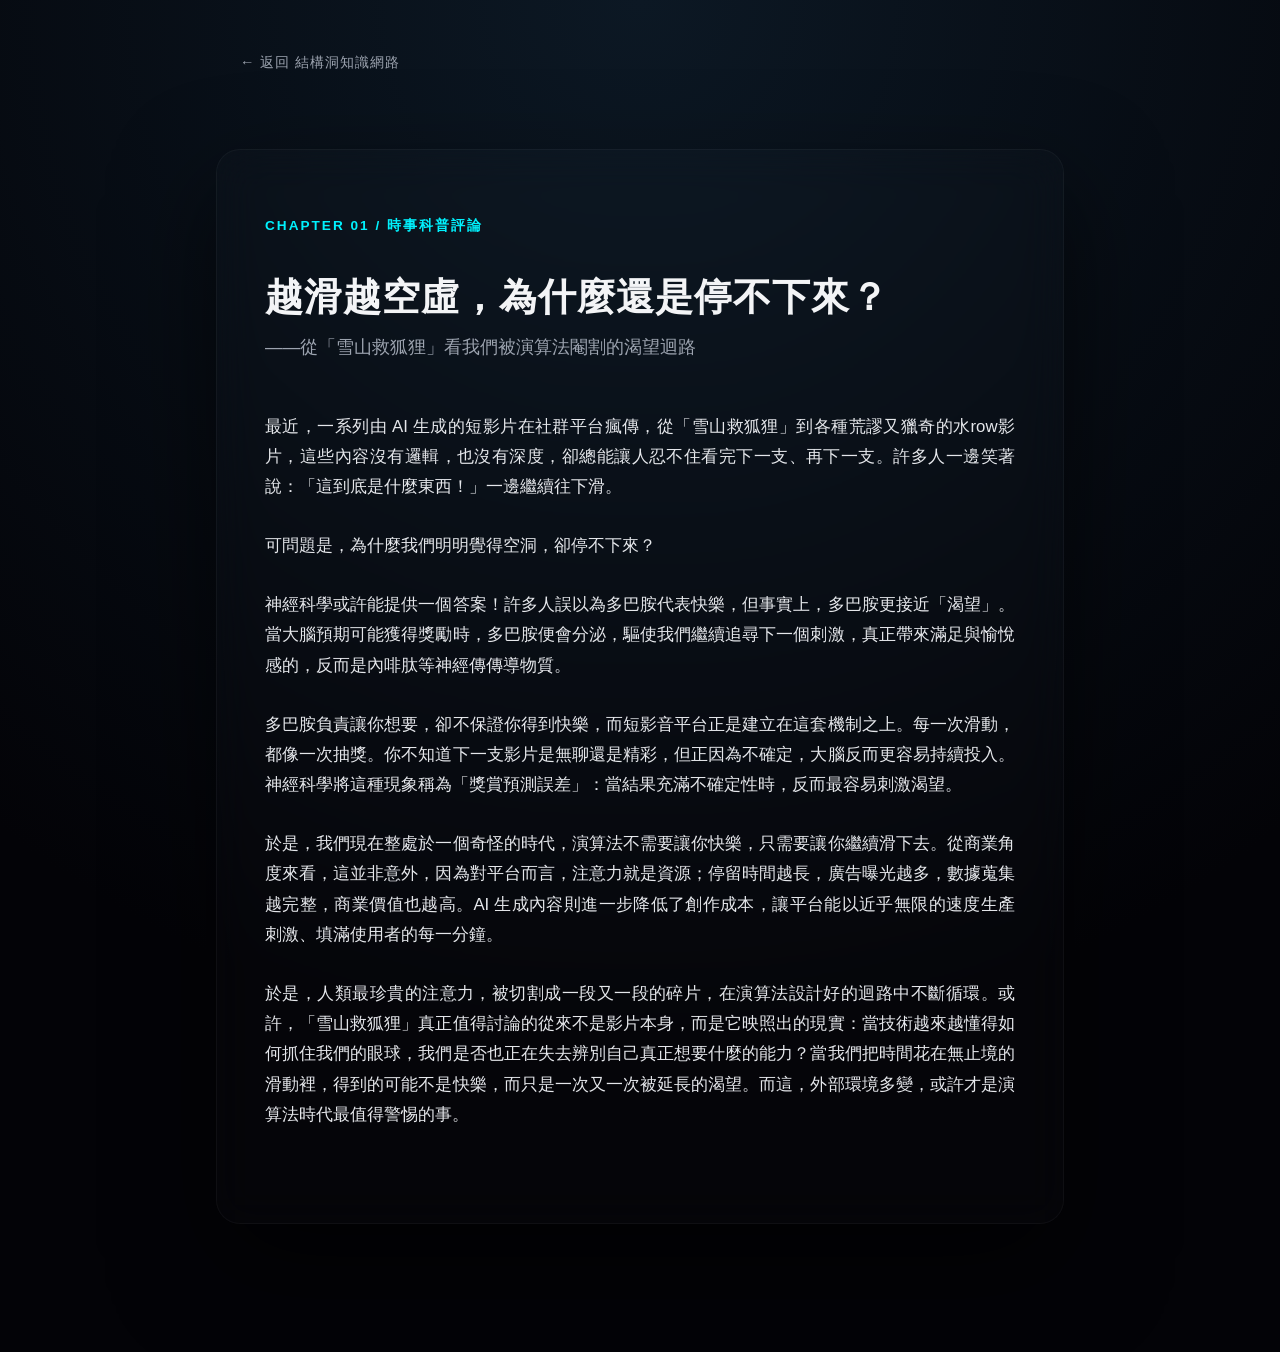
==== chapter1.html @ 66e2998f "Rename gemini-code-1780487109235.html to chapter1.html" ====
<!DOCTYPE html>
<html lang="zh-TW">
<head>
    <meta charset="UTF-8">
    <meta name="viewport" content="width=device-width, initial-scale=1.0">
    <title>第一章：科學理性 - 越滑越空虛</title>
    <style>
        :root {
            --bg-color: #030307;
            --accent: #00f2fe;
            --text-main: #f3f4f6;
            --text-muted: #9ca3af;
        }
        body {
            background: radial-gradient(circle at 50% 0%, #0c1824 0%, var(--bg-color) 70%);
            color: var(--text-main);
            font-family: -apple-system, BlinkMacSystemFont, "Noto Sans TC", sans-serif;
            line-height: 1.8;
            padding: 0 1.5rem;
        }
        nav {
            max-width: 800px;
            margin: 0 auto;
            padding: 2.5rem 0;
        }
        nav a {
            color: var(--text-muted);
            text-decoration: none;
            font-size: 0.9rem;
            letter-spacing: 1px;
            transition: color 0.3s;
        }
        nav a:hover { color: var(--accent); }
        
        article {
            max-width: 750px;
            margin: 2rem auto 8rem auto;
            background: rgba(255, 255, 255, 0.01);
            border: 1px solid rgba(255, 255, 255, 0.04);
            padding: 4rem 3rem;
            border-radius: 24px;
            backdrop-filter: blur(20px);
            box-shadow: 0 40px 100px rgba(0,0,0,0.6);
        }
        .meta {
            color: var(--accent);
            font-size: 0.85rem;
            font-weight: 600;
            letter-spacing: 2px;
            margin-bottom: 1rem;
        }
        h1 {
            font-size: 2.4rem;
            line-height: 1.4;
            margin-bottom: 0.5rem;
            letter-spacing: 1px;
        }
        .subtitle {
            font-size: 1.1rem;
            color: var(--text-muted);
            margin-bottom: 3rem;
        }
        p {
            font-size: 1.05rem;
            margin-bottom: 1.8rem;
            color: #e5e7eb;
            text-align: justify;
        }
        @media (max-width: 768px) {
            article { padding: 2.5rem 1.5rem; margin-top: 1rem; }
            h1 { font-size: 1.8rem; }
        }
    </style>
</head>
<body>
    <nav><a href="index.html">← 返回 結構洞知識網路</a></nav>
    <article>
        <div class="meta">CHAPTER 01 / 時事科普評論</div>
        <h1>越滑越空虛，為什麼還是停不下來？</h1>
        <div class="subtitle">——從「雪山救狐狸」看我們被演算法閹割的渴望迴路</div>
        
        <p>最近，一系列由 AI 生成的短影片在社群平台瘋傳，從「雪山救狐狸」到各種荒謬又獵奇的水row影片，這些內容沒有邏輯，也沒有深度，卻總能讓人忍不住看完下一支、再下一支。許多人一邊笑著說：「這到底是什麼東西！」一邊繼續往下滑。</p>
        <p>可問題是，為什麼我們明明覺得空洞，卻停不下來？</p>
        <p>神經科學或許能提供一個答案！許多人誤以為多巴胺代表快樂，但事實上，多巴胺更接近「渴望」。當大腦預期可能獲得獎勵時，多巴胺便會分泌，驅使我們繼續追尋下一個刺激，真正帶來滿足與愉悅感的，反而是內啡肽等神經傳傳導物質。</p>
        <p>多巴胺負責讓你想要，卻不保證你得到快樂，而短影音平台正是建立在這套機制之上。每一次滑動，都像一次抽獎。你不知道下一支影片是無聊還是精彩，但正因為不確定，大腦反而更容易持續投入。神經科學將這種現象稱為「獎賞預測誤差」：當結果充滿不確定性時，反而最容易刺激渴望。</p>
        <p>於是，我們現在整處於一個奇怪的時代，演算法不需要讓你快樂，只需要讓你繼續滑下去。從商業角度來看，這並非意外，因為對平台而言，注意力就是資源；停留時間越長，廣告曝光越多，數據蒐集越完整，商業價值也越高。AI 生成內容則進一步降低了創作成本，讓平台能以近乎無限的速度生產刺激、填滿使用者的每一分鐘。</p>
        <p>於是，人類最珍貴的注意力，被切割成一段又一段的碎片，在演算法設計好的迴路中不斷循環。或許，「雪山救狐狸」真正值得討論的從來不是影片本身，而是它映照出的現實：當技術越來越懂得如何抓住我們的眼球，我們是否也正在失去辨別自己真正想要什麼的能力？當我們把時間花在無止境的滑動裡，得到的可能不是快樂，而只是一次又一次被延長的渴望。而這，外部環境多變，或許才是演算法時代最值得警惕的事。</p>
    </article>
</body>
</html>
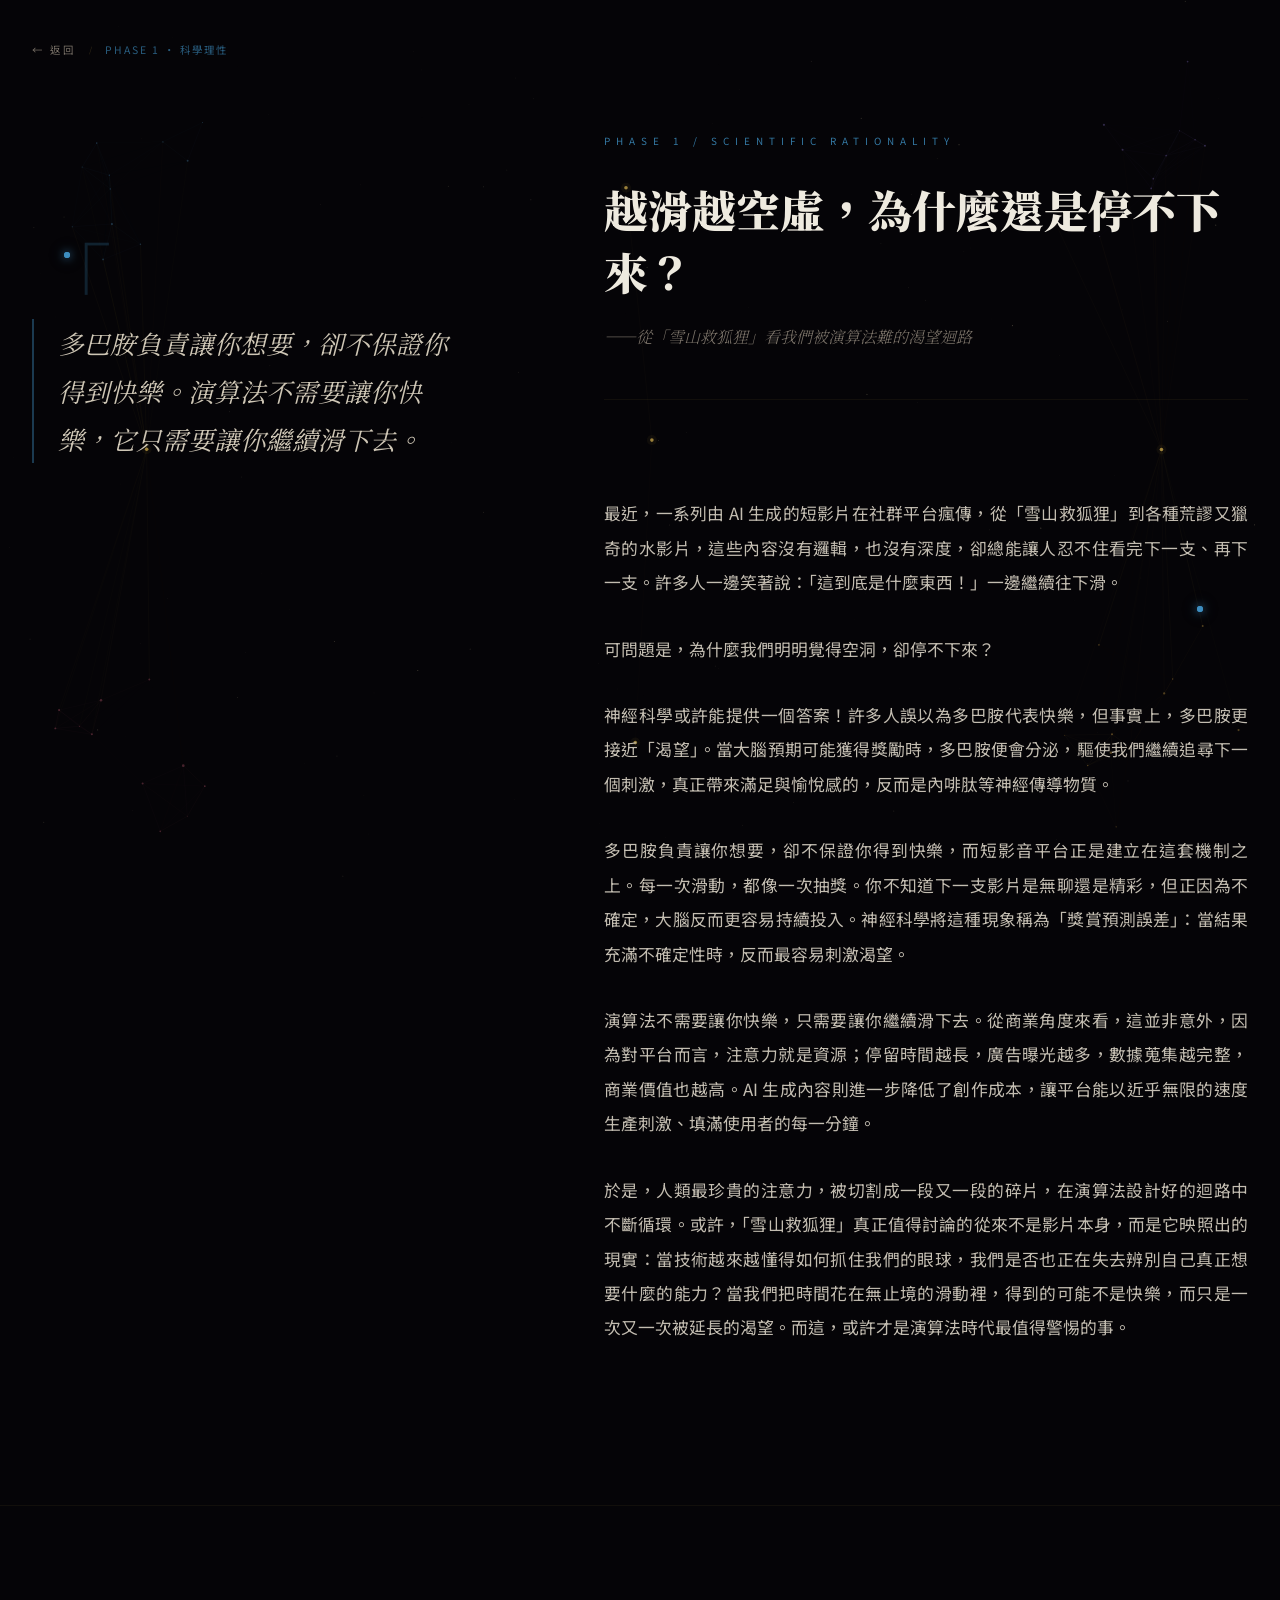
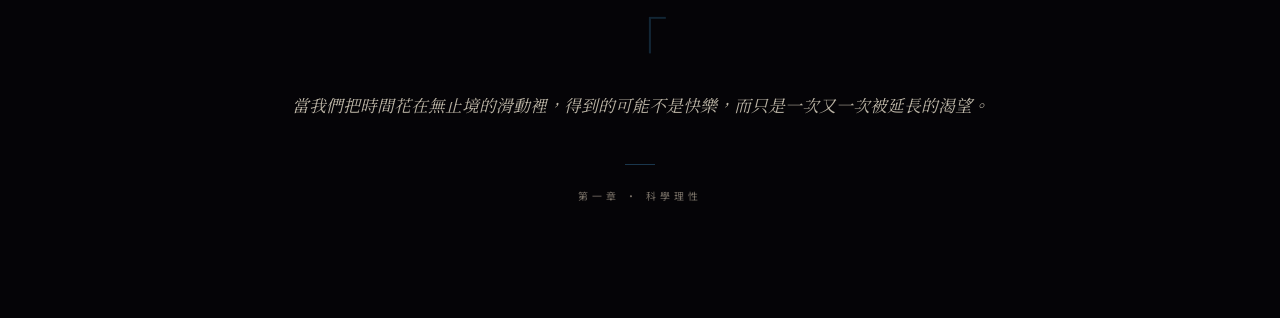
==== commit 752abf1d: "Rename gemini-code-1780493679621.html to chapter1.html" ====
--- a/chapter1.html
+++ b/chapter1.html
@@ -3,88 +3,69 @@
 <head>
     <meta charset="UTF-8">
     <meta name="viewport" content="width=device-width, initial-scale=1.0">
-    <title>第一章：科學理性 - 越滑越空虛</title>
+    <title>第一章：科學理性 — 越滑越空虛</title>
+    <link rel="stylesheet" href="shared.css">
     <style>
-        :root {
-            --bg-color: #030307;
-            --accent: #00f2fe;
-            --text-main: #f3f4f6;
-            --text-muted: #9ca3af;
-        }
-        body {
-            background: radial-gradient(circle at 50% 0%, #0c1824 0%, var(--bg-color) 70%);
-            color: var(--text-main);
-            font-family: -apple-system, BlinkMacSystemFont, "Noto Sans TC", sans-serif;
-            line-height: 1.8;
-            padding: 0 1.5rem;
-        }
-        nav {
-            max-width: 800px;
-            margin: 0 auto;
-            padding: 2.5rem 0;
-        }
-        nav a {
-            color: var(--text-muted);
-            text-decoration: none;
-            font-size: 0.9rem;
-            letter-spacing: 1px;
-            transition: color 0.3s;
-        }
-        nav a:hover { color: var(--accent); }
-        
-        article {
-            max-width: 750px;
-            margin: 2rem auto 8rem auto;
-            background: rgba(255, 255, 255, 0.01);
-            border: 1px solid rgba(255, 255, 255, 0.04);
-            padding: 4rem 3rem;
-            border-radius: 24px;
-            backdrop-filter: blur(20px);
-            box-shadow: 0 40px 100px rgba(0,0,0,0.6);
-        }
-        .meta {
-            color: var(--accent);
-            font-size: 0.85rem;
-            font-weight: 600;
-            letter-spacing: 2px;
-            margin-bottom: 1rem;
-        }
-        h1 {
-            font-size: 2.4rem;
-            line-height: 1.4;
-            margin-bottom: 0.5rem;
-            letter-spacing: 1px;
-        }
-        .subtitle {
-            font-size: 1.1rem;
-            color: var(--text-muted);
-            margin-bottom: 3rem;
-        }
-        p {
-            font-size: 1.05rem;
-            margin-bottom: 1.8rem;
-            color: #e5e7eb;
-            text-align: justify;
-        }
-        @media (max-width: 768px) {
-            article { padding: 2.5rem 1.5rem; margin-top: 1rem; }
-            h1 { font-size: 1.8rem; }
-        }
+        /* Chapter 1 accent: 鋼藍 — 對應 C1 群落，冷靜的演算法色彩 */
+        :root { --accent: #3d8dbf; }
     </style>
 </head>
 <body>
-    <nav><a href="index.html">← 返回 結構洞知識網路</a></nav>
-    <article>
-        <div class="meta">CHAPTER 01 / 時事科普評論</div>
-        <h1>越滑越空虛，為什麼還是停不下來？</h1>
-        <div class="subtitle">——從「雪山救狐狸」看我們被演算法閹割的渴望迴路</div>
-        
-        <p>最近，一系列由 AI 生成的短影片在社群平台瘋傳，從「雪山救狐狸」到各種荒謬又獵奇的水row影片，這些內容沒有邏輯，也沒有深度，卻總能讓人忍不住看完下一支、再下一支。許多人一邊笑著說：「這到底是什麼東西！」一邊繼續往下滑。</p>
-        <p>可問題是，為什麼我們明明覺得空洞，卻停不下來？</p>
-        <p>神經科學或許能提供一個答案！許多人誤以為多巴胺代表快樂，但事實上，多巴胺更接近「渴望」。當大腦預期可能獲得獎勵時，多巴胺便會分泌，驅使我們繼續追尋下一個刺激，真正帶來滿足與愉悅感的，反而是內啡肽等神經傳傳導物質。</p>
-        <p>多巴胺負責讓你想要，卻不保證你得到快樂，而短影音平台正是建立在這套機制之上。每一次滑動，都像一次抽獎。你不知道下一支影片是無聊還是精彩，但正因為不確定，大腦反而更容易持續投入。神經科學將這種現象稱為「獎賞預測誤差」：當結果充滿不確定性時，反而最容易刺激渴望。</p>
-        <p>於是，我們現在整處於一個奇怪的時代，演算法不需要讓你快樂，只需要讓你繼續滑下去。從商業角度來看，這並非意外，因為對平台而言，注意力就是資源；停留時間越長，廣告曝光越多，數據蒐集越完整，商業價值也越高。AI 生成內容則進一步降低了創作成本，讓平台能以近乎無限的速度生產刺激、填滿使用者的每一分鐘。</p>
-        <p>於是，人類最珍貴的注意力，被切割成一段又一段的碎片，在演算法設計好的迴路中不斷循環。或許，「雪山救狐狸」真正值得討論的從來不是影片本身，而是它映照出的現實：當技術越來越懂得如何抓住我們的眼球，我們是否也正在失去辨別自己真正想要什麼的能力？當我們把時間花在無止境的滑動裡，得到的可能不是快樂，而只是一次又一次被延長的渴望。而這，外部環境多變，或許才是演算法時代最值得警惕的事。</p>
-    </article>
+
+    <div class="prog-wrap"><div class="prog-bar" id="bar"></div></div>
+    <div class="y2k-grid"></div>
+    <canvas id="bg-canvas"></canvas>
+    <!-- Bridge glow nodes — near top-left and bottom-right margins -->
+    <div class="bridge-node" style="top: 28%; left: 5%;"></div>
+    <div class="bridge-node" style="bottom: 32%; right: 6%;"></div>
+
+    <nav class="site-nav">
+        <a href="index.html">← 返回</a>
+        <span class="nav-sep">/</span>
+        <span class="nav-current">Phase 1 · 科學理性</span>
+    </nav>
+
+    <main class="story-wrap">
+        <!-- Sticky Quote -->
+        <aside class="sticky-col">
+            <div class="sticky-quote">
+                <span class="sq-mark">「</span>
+                <h2 class="sq-text">多巴胺負責讓你想要，卻不保證你得到快樂。演算法不需要讓你快樂，它只需要讓你繼續滑下去。</h2>
+            </div>
+        </aside>
+
+        <!-- Article -->
+        <section class="text-col">
+            <header class="meta-hd">
+                <div class="ch-tag">Phase 1 / Scientific Rationality</div>
+                <h1 class="ch-title">越滑越空虛，為什麼還是停不下來？</h1>
+                <p class="ch-sub">——從「雪山救狐狸」看我們被演算法難的渴望迴路</p>
+            </header>
+
+            <p class="reveal-p">最近，一系列由 AI 生成的短影片在社群平台瘋傳，從「雪山救狐狸」到各種荒謬又獵奇的水影片，這些內容沒有邏輯，也沒有深度，卻總能讓人忍不住看完下一支、再下一支。許多人一邊笑著說：「這到底是什麼東西！」一邊繼續往下滑。</p>
+            <p class="reveal-p">可問題是，為什麼我們明明覺得空洞，卻停不下來？</p>
+            <p class="reveal-p">神經科學或許能提供一個答案！許多人誤以為多巴胺代表快樂，但事實上，多巴胺更接近「渴望」。當大腦預期可能獲得獎勵時，多巴胺便會分泌，驅使我們繼續追尋下一個刺激，真正帶來滿足與愉悅感的，反而是內啡肽等神經傳導物質。</p>
+            <p class="reveal-p">多巴胺負責讓你想要，卻不保證你得到快樂，而短影音平台正是建立在這套機制之上。每一次滑動，都像一次抽獎。你不知道下一支影片是無聊還是精彩，但正因為不確定，大腦反而更容易持續投入。神經科學將這種現象稱為「獎賞預測誤差」：當結果充滿不確定性時，反而最容易刺激渴望。</p>
+            <p class="reveal-p">演算法不需要讓你快樂，只需要讓你繼續滑下去。從商業角度來看，這並非意外，因為對平台而言，注意力就是資源；停留時間越長，廣告曝光越多，數據蒐集越完整，商業價值也越高。AI 生成內容則進一步降低了創作成本，讓平台能以近乎無限的速度生產刺激、填滿使用者的每一分鐘。</p>
+            <p class="reveal-p">於是，人類最珍貴的注意力，被切割成一段又一段的碎片，在演算法設計好的迴路中不斷循環。或許，「雪山救狐狸」真正值得討論的從來不是影片本身，而是它映照出的現實：當技術越來越懂得如何抓住我們的眼球，我們是否也正在失去辨別自己真正想要什麼的能力？當我們把時間花在無止境的滑動裡，得到的可能不是快樂，而只是一次又一次被延長的渴望。而這，或許才是演算法時代最值得警惕的事。</p>
+        </section>
+    </main>
+
+    <footer class="site-footer reveal">
+        <div class="footer-inner">
+            <div class="footer-mark">「</div>
+            <p class="footer-quote">當我們把時間花在無止境的滑動裡，得到的可能不是快樂，而只是一次又一次被延長的渴望。</p>
+            <div class="footer-rule"></div>
+            <p class="footer-attr">第一章 · 科學理性</p>
+        </div>
+    </footer>
+
+    <script src="shared.js"></script>
+    <script>
+        initCanvas('bg-canvas');
+        initProgressBar('bar');
+        initReveal('.reveal');
+        initReveal('.reveal-p');
+    </script>
 </body>
 </html>
--- a/shared.css
+++ b/shared.css
@@ -0,0 +1,161 @@
+/* ═══════════════════════════════════════════════════════════
+   《結構洞 Structural Hole》— shared.css
+   Design System — Burt's Structural Hole Theory (1992)
+   視覺隱喻：四角群落 × 中心空洞 × 金色橋接者
+   ═══════════════════════════════════════════════════════════ */
+
+@import url('https://fonts.googleapis.com/css2?family=Noto+Serif+TC:wght@300;400;700;900&family=Noto+Sans+TC:wght@300;400;600&display=swap');
+
+/* ── Design Tokens ──────────────────────────────────────── */
+:root {
+    --bg:        #050407;
+    --gold:      #c9a84c;
+    --gold-l:    #dfc980;
+    --c1:        #3d6e8f;   /* cluster 1 — 科學理性 */
+    --c2:        #6d5ea0;   /* cluster 2 — 經驗感性 */
+    --c3:        #9e4d60;   /* cluster 3 — 生命體驗 */
+    --c4:        #b59040;   /* cluster 4 — 反向映射 */
+    --text:      #eeeadf;
+    --muted:     #7a7268;
+    --serif:     "Noto Serif TC", serif;
+    --sans:      "Noto Sans TC", -apple-system, sans-serif;
+    --glass:     rgba(255, 248, 230, 0.018);
+    --glass-bd:  rgba(201, 168, 76, 0.09);
+    /* Override per page: --accent */
+    --accent:    var(--gold);
+}
+
+/* ── Reset & Base ───────────────────────────────────────── */
+html { scroll-behavior: smooth; background: var(--bg); }
+*, *::before, *::after { margin: 0; padding: 0; box-sizing: border-box; }
+body { font-family: var(--sans); color: var(--text); overflow-x: hidden; -webkit-font-smoothing: antialiased; line-height: 1.9; }
+
+/* ── Fixed Background Layers ────────────────────────────── */
+/* Layer -2: Y2K grid — network topology metaphor */
+.y2k-grid {
+    position: fixed; top: 0; left: 0; width: 100vw; height: 100vh;
+    z-index: -2; pointer-events: none;
+    background-image:
+        linear-gradient(rgba(201, 168, 76, 0.026) 1px, transparent 1px),
+        linear-gradient(90deg, rgba(201, 168, 76, 0.026) 1px, transparent 1px);
+    background-size: 60px 60px;
+}
+/* Layer -1: Canvas — structural hole network animation */
+#bg-canvas { position: fixed; top: 0; left: 0; width: 100vw; height: 100vh; z-index: -1; }
+
+/* ── Progress Bar ───────────────────────────────────────── */
+.prog-wrap { position: fixed; top: 0; left: 0; width: 100%; height: 2px; z-index: 2000; }
+.prog-bar  { height: 100%; width: 0; background: var(--accent); transition: width 0.08s linear; }
+
+/* ── Bridge Glow Nodes (固定位置的橋接發光節點) ────────── */
+.bridge-node {
+    position: fixed; width: 6px; height: 6px; border-radius: 50%;
+    background: var(--accent);
+    box-shadow: 0 0 10px var(--accent), 0 0 24px color-mix(in srgb, var(--accent) 30%, transparent);
+    z-index: 5; pointer-events: none;
+}
+.bridge-node::after {
+    content: ''; position: absolute; inset: 0; border-radius: 50%;
+    background: var(--accent); animation: bPulse 3s ease-out infinite;
+}
+@keyframes bPulse { 0% { transform: scale(1); opacity: 0.7; } 100% { transform: scale(6); opacity: 0; } }
+
+/* ── Navigation ─────────────────────────────────────────── */
+.site-nav {
+    max-width: 1300px; margin: 0 auto; padding: 2.5rem 2rem;
+    position: relative; z-index: 10; display: flex; align-items: center; gap: 0.8rem;
+}
+.site-nav a { color: var(--muted); text-decoration: none; font-size: 0.65rem; letter-spacing: 3px; font-weight: 400; transition: color 0.3s; text-transform: uppercase; }
+.site-nav a:hover { color: var(--accent); }
+.nav-sep     { font-size: 0.5rem; color: rgba(201, 168, 76, 0.22); }
+.nav-current { font-size: 0.65rem; color: var(--accent); opacity: 0.65; text-transform: uppercase; letter-spacing: 2px; }
+
+/* ── Scroll Reveal ──────────────────────────────────────── */
+.reveal   { opacity: 0; transform: translateY(40px); transition: opacity 1s cubic-bezier(.16,1,.3,1), transform 1s cubic-bezier(.16,1,.3,1); }
+.reveal.active { opacity: 1; transform: translateY(0); }
+.reveal-p { opacity: 0; transform: translateY(16px); transition: opacity 0.9s ease, transform 0.9s ease; text-align: justify; font-size: 1.05rem; color: #c3bdb1; line-height: 2.05; }
+.reveal-p.active { opacity: 1; transform: translateY(0); }
+
+/* ── Footer / Quote ─────────────────────────────────────── */
+.site-footer  { border-top: 1px solid rgba(201, 168, 76, 0.07); padding: 7rem 2rem; text-align: center; position: relative; z-index: 10; }
+.footer-inner { max-width: 700px; margin: 0 auto; }
+.footer-mark  { font-family: var(--serif); font-size: 3.5rem; color: color-mix(in srgb, var(--accent) 25%, transparent); line-height: 0.8; margin-bottom: 1.5rem; font-weight: 300; }
+.footer-quote { font-family: var(--serif); font-size: 1.05rem; font-style: italic; line-height: 2.2; color: #bbb4a5; margin-bottom: 2.5rem; }
+.footer-rule  { width: 30px; height: 1px; background: var(--accent); opacity: 0.38; margin: 0 auto 1.4rem; }
+.footer-attr  { font-size: 0.62rem; color: var(--muted); letter-spacing: 4px; text-transform: uppercase; }
+
+/* ── Chapter Story Layout ───────────────────────────────── */
+.story-wrap { max-width: 1300px; margin: 0 auto; padding: 2rem 2rem 10rem; display: grid; grid-template-columns: 1fr 1.4fr; gap: 7rem; position: relative; z-index: 10; }
+
+/* Sticky quote column */
+.sticky-col   { position: relative; }
+.sticky-quote { position: -webkit-sticky; position: sticky; top: 28%; padding-right: 2rem; }
+.sq-mark { font-family: var(--serif); font-size: 5rem; line-height: 0.6; color: color-mix(in srgb, var(--accent) 22%, transparent); display: block; margin-bottom: 1.2rem; font-weight: 300; }
+.sq-text { font-family: var(--serif); font-size: 1.6rem; line-height: 1.88; font-weight: 400; font-style: italic; color: #cec6b5; border-left: 2px solid color-mix(in srgb, var(--accent) 40%, transparent); padding-left: 1.5rem; }
+
+/* Text column */
+.text-col { display: flex; flex-direction: column; gap: 2rem; }
+.meta-hd  { margin-bottom: 4rem; padding-bottom: 3rem; border-bottom: 1px solid rgba(201, 168, 76, 0.07); }
+.ch-tag   { color: var(--accent); font-size: 0.62rem; letter-spacing: 6px; text-transform: uppercase; margin-bottom: 1.8rem; opacity: 0.85; }
+.ch-title { font-family: var(--serif); font-size: 2.75rem; font-weight: 900; line-height: 1.4; margin-bottom: 1.2rem; color: var(--text); }
+.ch-sub   { font-family: var(--serif); font-size: 1rem; color: var(--muted); font-weight: 300; font-style: italic; line-height: 1.85; }
+
+/* Glow node (chapter-specific pulsing accent node) */
+.glow-node { width: 8px; height: 8px; background: var(--accent); border-radius: 50%; position: relative; margin: 2rem 0 0 1.5rem; box-shadow: 0 0 10px var(--accent), 0 0 24px rgba(201, 168, 76, 0.2); }
+.glow-node::before { content: ''; position: absolute; inset: 0; border-radius: 50%; background: inherit; animation: gPulse 2.6s ease-out infinite; }
+@keyframes gPulse { 0% { transform: scale(1); opacity: 0.8; } 100% { transform: scale(5); opacity: 0; } }
+
+/* ── Index — Hero ───────────────────────────────────────── */
+.hero { height: 100vh; display: flex; flex-direction: column; justify-content: center; align-items: center; text-align: center; padding: 0 2rem; position: relative; }
+.hero-eyebrow { font-size: 0.62rem; letter-spacing: 8px; color: var(--gold); text-transform: uppercase; margin-bottom: 2.5rem; opacity: 0.68; }
+.hero-title   { font-family: var(--serif); font-size: 4.5rem; font-weight: 900; letter-spacing: 8px; background: linear-gradient(175deg, #f5f0e8 30%, #c9a84c 100%); -webkit-background-clip: text; -webkit-text-fill-color: transparent; line-height: 1.15; }
+.hero-rule    { width: 48px; height: 1px; background: linear-gradient(90deg, transparent, var(--gold), transparent); margin: 2rem auto; opacity: 0.52; }
+.hero-type    { font-size: 1rem; color: var(--muted); letter-spacing: 2px; min-height: 1.8rem; margin-bottom: 4.5rem; font-weight: 300; font-style: italic; }
+.cursor       { display: inline-block; width: 1px; background: var(--gold); animation: blink 0.8s infinite; margin-left: 3px; vertical-align: middle; }
+@keyframes blink { 50% { opacity: 0; } }
+.scroll-down  { position: absolute; bottom: 3rem; font-size: 0.62rem; letter-spacing: 5px; color: var(--muted); text-decoration: none; text-transform: uppercase; transition: color 0.3s; animation: bounce 2s infinite; }
+.scroll-down:hover { color: var(--gold); }
+@keyframes bounce { 0%,20%,50%,80%,100% { transform: translateY(0); } 40% { transform: translateY(-8px); } 60% { transform: translateY(-4px); } }
+
+/* ── Index — Network Section ────────────────────────────── */
+.net-section { max-width: 1300px; margin: 0 auto; padding: 10rem 2rem; }
+.net-header  { text-align: center; margin-bottom: 6rem; }
+.net-label   { font-size: 0.62rem; letter-spacing: 7px; color: var(--gold); text-transform: uppercase; margin-bottom: 2rem; opacity: 0.72; }
+.net-heading { font-family: var(--serif); font-size: 2.1rem; letter-spacing: 2px; margin-bottom: 1rem; font-weight: 700; }
+.net-sub     { color: var(--muted); font-size: 0.9rem; letter-spacing: 0.5px; }
+.net-divider { width: 1px; height: 48px; background: linear-gradient(180deg, transparent, rgba(201, 168, 76, 0.42), transparent); margin: 4rem auto 5rem; }
+
+/* Cards */
+.cards-grid { display: grid; grid-template-columns: repeat(3, 1fr); gap: 2.5rem; position: relative; }
+.cards-grid::before { content: ''; position: absolute; top: 50%; left: 6%; right: 6%; height: 1px; background: linear-gradient(90deg, transparent, rgba(201,168,76,.11), rgba(201,168,76,.11), transparent); z-index: 1; }
+
+.node-card {
+    background: var(--glass); border: 1px solid var(--glass-bd); border-radius: 1px;
+    padding: 3.5rem 2.5rem; backdrop-filter: blur(20px); -webkit-backdrop-filter: blur(20px);
+    text-decoration: none; color: var(--text); display: flex; flex-direction: column;
+    position: relative; z-index: 2; overflow: hidden;
+    transition: border-color 0.4s, box-shadow 0.4s; box-shadow: 0 20px 50px rgba(0,0,0,.5);
+}
+.node-card::before { content: ''; position: absolute; top: 0; left: 0; right: 0; height: 1px; background: linear-gradient(90deg, transparent, var(--gold), transparent); opacity: 0; transition: opacity 0.4s; }
+.node-card:hover::before { opacity: 0.48; }
+.node-card:hover { border-color: rgba(201, 168, 76, 0.2); box-shadow: 0 0 38px rgba(201,168,76,.05), 0 25px 60px rgba(0,0,0,.6); }
+
+.node-badge { align-self: flex-start; font-size: 0.6rem; font-weight: 400; padding: 0.22rem 0.75rem; border-radius: 1px; margin-bottom: 2.5rem; letter-spacing: 2.5px; text-transform: uppercase; background: rgba(201,168,76,.04); color: var(--gold); border: 1px solid rgba(201,168,76,.13); }
+.node-title { font-family: var(--serif); font-size: 1.28rem; margin-bottom: 1.2rem; line-height: 1.6; font-weight: 700; }
+.node-body  { font-size: 0.88rem; color: var(--muted); line-height: 1.9; text-align: justify; }
+.node-more  { margin-top: auto; padding-top: 2.5rem; font-size: 0.62rem; letter-spacing: 3.5px; text-transform: uppercase; color: var(--gold); opacity: 0.58; transition: opacity 0.3s; }
+.node-card:hover .node-more { opacity: 1; }
+
+/* ── Responsive ─────────────────────────────────────────── */
+@media (max-width: 1024px) {
+    .hero-title  { font-size: 2.6rem; letter-spacing: 4px; }
+    .cards-grid  { grid-template-columns: 1fr; gap: 2rem; }
+    .cards-grid::before { display: none; }
+    .net-section { padding: 6rem 1.5rem; }
+}
+@media (max-width: 968px) {
+    .story-wrap  { grid-template-columns: 1fr; gap: 4rem; }
+    .sticky-quote { position: relative; top: 0; padding-right: 0; }
+    .ch-title    { font-size: 2.1rem; }
+    .sq-text     { font-size: 1.35rem; }
+}
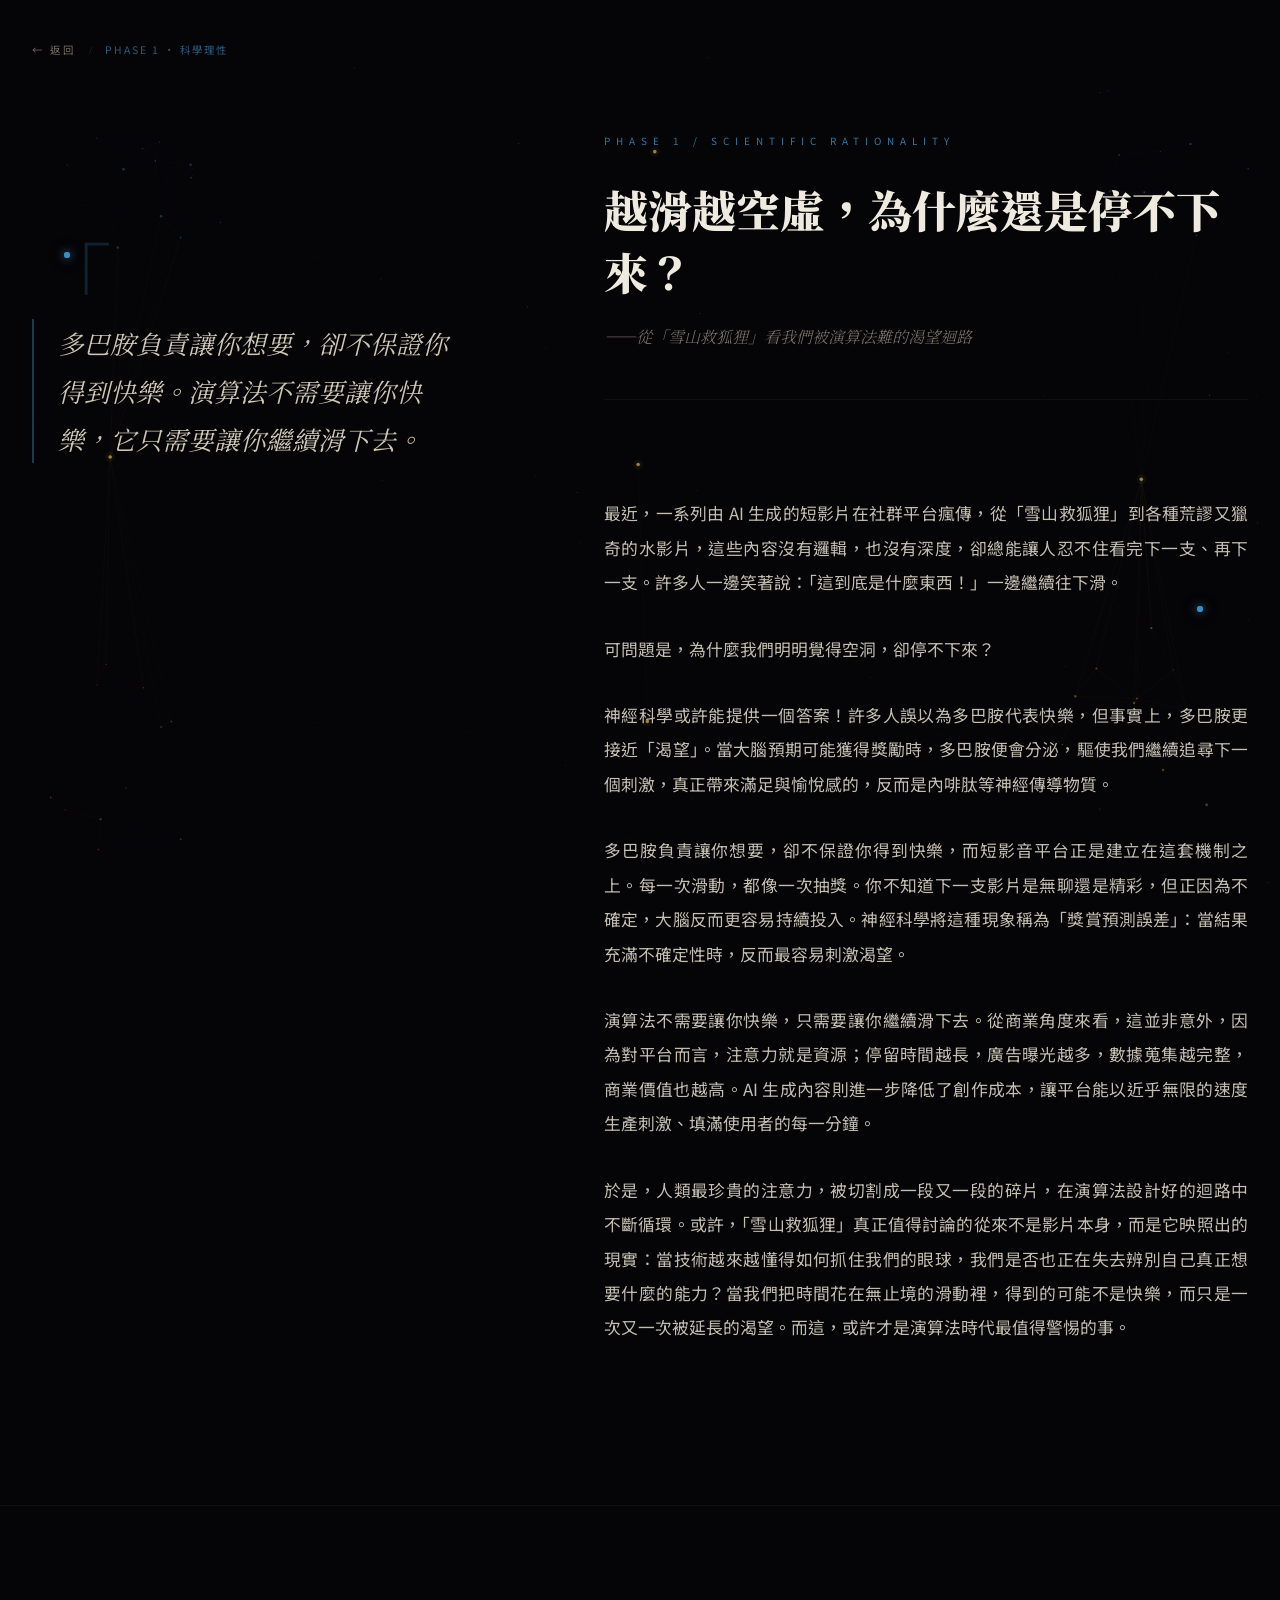
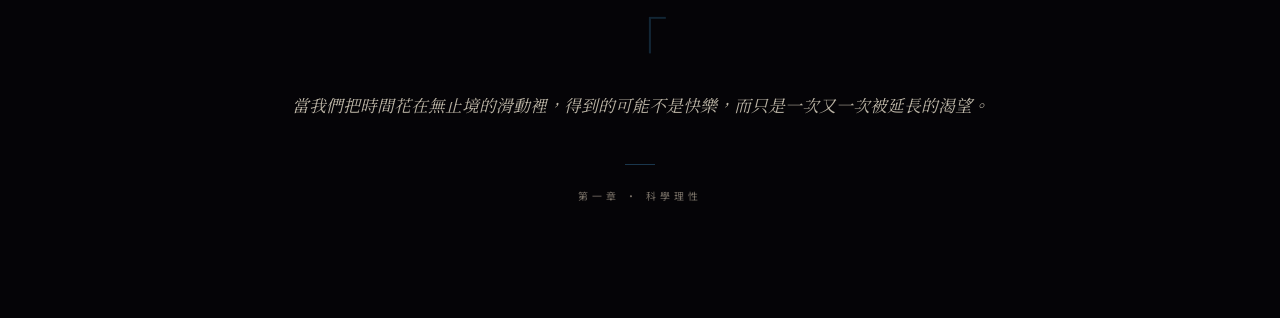
==== commit f907aeb5: "Add files via upload" ====
--- a/chapter1.html
+++ b/chapter1.html
@@ -5,60 +5,57 @@
     <meta name="viewport" content="width=device-width, initial-scale=1.0">
     <title>第一章：科學理性 — 越滑越空虛</title>
     <link rel="stylesheet" href="shared.css">
-    <style>
-        /* Chapter 1 accent: 鋼藍 — 對應 C1 群落，冷靜的演算法色彩 */
-        :root { --accent: #3d8dbf; }
-    </style>
+    <style>/* Chapter 1 accent: 鋼藍 */ :root { --accent: #3d8dbf; }</style>
 </head>
 <body>
 
     <div class="prog-wrap"><div class="prog-bar" id="bar"></div></div>
     <div class="y2k-grid"></div>
     <canvas id="bg-canvas"></canvas>
-    <!-- Bridge glow nodes — near top-left and bottom-right margins -->
+    
     <div class="bridge-node" style="top: 28%; left: 5%;"></div>
     <div class="bridge-node" style="bottom: 32%; right: 6%;"></div>
 
-    <nav class="site-nav">
-        <a href="index.html">← 返回</a>
-        <span class="nav-sep">/</span>
-        <span class="nav-current">Phase 1 · 科學理性</span>
-    </nav>
+    <div id="app">
+        <nav class="site-nav">
+            <a href="index.html">← 返回</a>
+            <span class="nav-sep">/</span>
+            <span class="nav-current">Phase 1 · 科學理性</span>
+        </nav>
 
-    <main class="story-wrap">
-        <!-- Sticky Quote -->
-        <aside class="sticky-col">
-            <div class="sticky-quote">
-                <span class="sq-mark">「</span>
-                <h2 class="sq-text">多巴胺負責讓你想要，卻不保證你得到快樂。演算法不需要讓你快樂，它只需要讓你繼續滑下去。</h2>
+        <main class="story-wrap">
+            <aside class="sticky-col">
+                <div class="sticky-quote">
+                    <span class="sq-mark">「</span>
+                    <h2 class="sq-text">多巴胺負責讓你想要，卻不保證你得到快樂。演算法不需要讓你快樂，它只需要讓你繼續滑下去。</h2>
+                </div>
+            </aside>
+
+            <section class="text-col">
+                <header class="meta-hd">
+                    <div class="ch-tag">Phase 1 / Scientific Rationality</div>
+                    <h1 class="ch-title">越滑越空虛，為什麼還是停不下來？</h1>
+                    <p class="ch-sub">——從「雪山救狐狸」看我們被演算法難的渴望迴路</p>
+                </header>
+
+                <p class="reveal-p">最近，一系列由 AI 生成的短影片在社群平台瘋傳，從「雪山救狐狸」到各種荒謬又獵奇的水影片，這些內容沒有邏輯，也沒有深度，卻總能讓人忍不住看完下一支、再下一支。許多人一邊笑著說：「這到底是什麼東西！」一邊繼續往下滑。</p>
+                <p class="reveal-p">可問題是，為什麼我們明明覺得空洞，卻停不下來？</p>
+                <p class="reveal-p">神經科學或許能提供一個答案！許多人誤以為多巴胺代表快樂，但事實上，多巴胺更接近「渴望」。當大腦預期可能獲得獎勵時，多巴胺便會分泌，驅使我們繼續追尋下一個刺激，真正帶來滿足與愉悅感的，反而是內啡肽等神經傳導物質。</p>
+                <p class="reveal-p">多巴胺負責讓你想要，卻不保證你得到快樂，而短影音平台正是建立在這套機制之上。每一次滑動，都像一次抽獎。你不知道下一支影片是無聊還是精彩，但正因為不確定，大腦反而更容易持續投入。神經科學將這種現象稱為「獎賞預測誤差」：當結果充滿不確定性時，反而最容易刺激渴望。</p>
+                <p class="reveal-p">演算法不需要讓你快樂，只需要讓你繼續滑下去。從商業角度來看，這並非意外，因為對平台而言，注意力就是資源；停留時間越長，廣告曝光越多，數據蒐集越完整，商業價值也越高。AI 生成內容則進一步降低了創作成本，讓平台能以近乎無限的速度生產刺激、填滿使用者的每一分鐘。</p>
+                <p class="reveal-p">於是，人類最珍貴的注意力，被切割成一段又一段的碎片，在演算法設計好的迴路中不斷循環。或許，「雪山救狐狸」真正值得討論的從來不是影片本身，而是它映照出的現實：當技術越來越懂得如何抓住我們的眼球，我們是否也正在失去辨別自己真正想要什麼的能力？當我們把時間花在無止境的滑動裡，得到的可能不是快樂，而只是一次又一次被延長的渴望。而這，或許才是演算法時代最值得警惕的事。</p>
+            </section>
+        </main>
+
+        <footer class="site-footer reveal">
+            <div class="footer-inner">
+                <div class="footer-mark">「</div>
+                <p class="footer-quote">當我們把時間花在無止境的滑動裡，得到的可能不是快樂，而只是一次又一次被延長的渴望。</p>
+                <div class="footer-rule"></div>
+                <p class="footer-attr">第一章 · 科學理性</p>
             </div>
-        </aside>
-
-        <!-- Article -->
-        <section class="text-col">
-            <header class="meta-hd">
-                <div class="ch-tag">Phase 1 / Scientific Rationality</div>
-                <h1 class="ch-title">越滑越空虛，為什麼還是停不下來？</h1>
-                <p class="ch-sub">——從「雪山救狐狸」看我們被演算法難的渴望迴路</p>
-            </header>
-
-            <p class="reveal-p">最近，一系列由 AI 生成的短影片在社群平台瘋傳，從「雪山救狐狸」到各種荒謬又獵奇的水影片，這些內容沒有邏輯，也沒有深度，卻總能讓人忍不住看完下一支、再下一支。許多人一邊笑著說：「這到底是什麼東西！」一邊繼續往下滑。</p>
-            <p class="reveal-p">可問題是，為什麼我們明明覺得空洞，卻停不下來？</p>
-            <p class="reveal-p">神經科學或許能提供一個答案！許多人誤以為多巴胺代表快樂，但事實上，多巴胺更接近「渴望」。當大腦預期可能獲得獎勵時，多巴胺便會分泌，驅使我們繼續追尋下一個刺激，真正帶來滿足與愉悅感的，反而是內啡肽等神經傳導物質。</p>
-            <p class="reveal-p">多巴胺負責讓你想要，卻不保證你得到快樂，而短影音平台正是建立在這套機制之上。每一次滑動，都像一次抽獎。你不知道下一支影片是無聊還是精彩，但正因為不確定，大腦反而更容易持續投入。神經科學將這種現象稱為「獎賞預測誤差」：當結果充滿不確定性時，反而最容易刺激渴望。</p>
-            <p class="reveal-p">演算法不需要讓你快樂，只需要讓你繼續滑下去。從商業角度來看，這並非意外，因為對平台而言，注意力就是資源；停留時間越長，廣告曝光越多，數據蒐集越完整，商業價值也越高。AI 生成內容則進一步降低了創作成本，讓平台能以近乎無限的速度生產刺激、填滿使用者的每一分鐘。</p>
-            <p class="reveal-p">於是，人類最珍貴的注意力，被切割成一段又一段的碎片，在演算法設計好的迴路中不斷循環。或許，「雪山救狐狸」真正值得討論的從來不是影片本身，而是它映照出的現實：當技術越來越懂得如何抓住我們的眼球，我們是否也正在失去辨別自己真正想要什麼的能力？當我們把時間花在無止境的滑動裡，得到的可能不是快樂，而只是一次又一次被延長的渴望。而這，或許才是演算法時代最值得警惕的事。</p>
-        </section>
-    </main>
-
-    <footer class="site-footer reveal">
-        <div class="footer-inner">
-            <div class="footer-mark">「</div>
-            <p class="footer-quote">當我們把時間花在無止境的滑動裡，得到的可能不是快樂，而只是一次又一次被延長的渴望。</p>
-            <div class="footer-rule"></div>
-            <p class="footer-attr">第一章 · 科學理性</p>
-        </div>
-    </footer>
+        </footer>
+    </div>
 
     <script src="shared.js"></script>
     <script>
@@ -68,4 +65,4 @@
         initReveal('.reveal-p');
     </script>
 </body>
-</html>
+</html>
--- a/shared.css
+++ b/shared.css
@@ -21,7 +21,6 @@
     --sans:      "Noto Sans TC", -apple-system, sans-serif;
     --glass:     rgba(255, 248, 230, 0.018);
     --glass-bd:  rgba(201, 168, 76, 0.09);
-    /* Override per page: --accent */
     --accent:    var(--gold);
 }
 
@@ -31,7 +30,6 @@
 body { font-family: var(--sans); color: var(--text); overflow-x: hidden; -webkit-font-smoothing: antialiased; line-height: 1.9; }
 
 /* ── Fixed Background Layers ────────────────────────────── */
-/* Layer -2: Y2K grid — network topology metaphor */
 .y2k-grid {
     position: fixed; top: 0; left: 0; width: 100vw; height: 100vh;
     z-index: -2; pointer-events: none;
@@ -40,14 +38,13 @@
         linear-gradient(90deg, rgba(201, 168, 76, 0.026) 1px, transparent 1px);
     background-size: 60px 60px;
 }
-/* Layer -1: Canvas — structural hole network animation */
 #bg-canvas { position: fixed; top: 0; left: 0; width: 100vw; height: 100vh; z-index: -1; }
 
 /* ── Progress Bar ───────────────────────────────────────── */
 .prog-wrap { position: fixed; top: 0; left: 0; width: 100%; height: 2px; z-index: 2000; }
 .prog-bar  { height: 100%; width: 0; background: var(--accent); transition: width 0.08s linear; }
 
-/* ── Bridge Glow Nodes (固定位置的橋接發光節點) ────────── */
+/* ── Bridge Glow Nodes ─────────────────────────────────── */
 .bridge-node {
     position: fixed; width: 6px; height: 6px; border-radius: 50%;
     background: var(--accent);
@@ -86,21 +83,15 @@
 
 /* ── Chapter Story Layout ───────────────────────────────── */
 .story-wrap { max-width: 1300px; margin: 0 auto; padding: 2rem 2rem 10rem; display: grid; grid-template-columns: 1fr 1.4fr; gap: 7rem; position: relative; z-index: 10; }
-
-/* Sticky quote column */
 .sticky-col   { position: relative; }
 .sticky-quote { position: -webkit-sticky; position: sticky; top: 28%; padding-right: 2rem; }
 .sq-mark { font-family: var(--serif); font-size: 5rem; line-height: 0.6; color: color-mix(in srgb, var(--accent) 22%, transparent); display: block; margin-bottom: 1.2rem; font-weight: 300; }
 .sq-text { font-family: var(--serif); font-size: 1.6rem; line-height: 1.88; font-weight: 400; font-style: italic; color: #cec6b5; border-left: 2px solid color-mix(in srgb, var(--accent) 40%, transparent); padding-left: 1.5rem; }
-
-/* Text column */
 .text-col { display: flex; flex-direction: column; gap: 2rem; }
 .meta-hd  { margin-bottom: 4rem; padding-bottom: 3rem; border-bottom: 1px solid rgba(201, 168, 76, 0.07); }
 .ch-tag   { color: var(--accent); font-size: 0.62rem; letter-spacing: 6px; text-transform: uppercase; margin-bottom: 1.8rem; opacity: 0.85; }
 .ch-title { font-family: var(--serif); font-size: 2.75rem; font-weight: 900; line-height: 1.4; margin-bottom: 1.2rem; color: var(--text); }
 .ch-sub   { font-family: var(--serif); font-size: 1rem; color: var(--muted); font-weight: 300; font-style: italic; line-height: 1.85; }
-
-/* Glow node (chapter-specific pulsing accent node) */
 .glow-node { width: 8px; height: 8px; background: var(--accent); border-radius: 50%; position: relative; margin: 2rem 0 0 1.5rem; box-shadow: 0 0 10px var(--accent), 0 0 24px rgba(201, 168, 76, 0.2); }
 .glow-node::before { content: ''; position: absolute; inset: 0; border-radius: 50%; background: inherit; animation: gPulse 2.6s ease-out infinite; }
 @keyframes gPulse { 0% { transform: scale(1); opacity: 0.8; } 100% { transform: scale(5); opacity: 0; } }
@@ -146,16 +137,61 @@
 .node-more  { margin-top: auto; padding-top: 2.5rem; font-size: 0.62rem; letter-spacing: 3.5px; text-transform: uppercase; color: var(--gold); opacity: 0.58; transition: opacity 0.3s; }
 .node-card:hover .node-more { opacity: 1; }
 
+/* ── 音訊控制鈕自訂樣式 (新增) ─────────────────────────────────── */
+.audio-player-wrap {
+    position: fixed;
+    top: 2.3rem;
+    right: 2rem;
+    z-index: 3000;
+}
+.music-toggle {
+    background: rgba(255, 248, 230, 0.018);
+    border: 1px solid rgba(201, 168, 76, 0.25);
+    color: #7a7268;
+    padding: 0.55rem 1.1rem;
+    font-family: "Noto Sans TC", -apple-system, sans-serif;
+    font-size: 0.65rem;
+    letter-spacing: 3px;
+    cursor: pointer;
+    backdrop-filter: blur(20px);
+    -webkit-backdrop-filter: blur(20px);
+    transition: all 0.4s cubic-bezier(.16,1,.3,1);
+    display: flex;
+    align-items: center;
+    gap: 10px;
+    text-transform: uppercase;
+}
+.music-toggle:hover {
+    border-color: #c9a84c;
+    color: #eeeadf;
+    box-shadow: 0 0 20px rgba(201, 168, 76, 0.15);
+}
+.music-toggle.playing {
+    color: #c9a84c;
+    border-color: #c9a84c;
+    box-shadow: 0 0 15px rgba(201, 168, 76, 0.1);
+}
+.music-toggle.playing .music-icon {
+    animation: musicPulse 1.8s infinite ease-in-out;
+    display: inline-block;
+}
+@keyframes musicPulse {
+    0%, 100% { transform: scale(1); opacity: 0.6; }
+    50% { transform: scale(1.25); opacity: 1; }
+}
+
 /* ── Responsive ─────────────────────────────────────────── */
 @media (max-width: 1024px) {
     .hero-title  { font-size: 2.6rem; letter-spacing: 4px; }
     .cards-grid  { grid-template-columns: 1fr; gap: 2rem; }
     .cards-grid::before { display: none; }
     .net-section { padding: 6rem 1.5rem; }
+    .audio-player-wrap { top: 1.5rem; right: 1rem; }
+    .music-toggle { padding: 0.4rem 0.8rem; }
 }
 @media (max-width: 968px) {
     .story-wrap  { grid-template-columns: 1fr; gap: 4rem; }
     .sticky-quote { position: relative; top: 0; padding-right: 0; }
     .ch-title    { font-size: 2.1rem; }
     .sq-text     { font-size: 1.35rem; }
-}
+}
